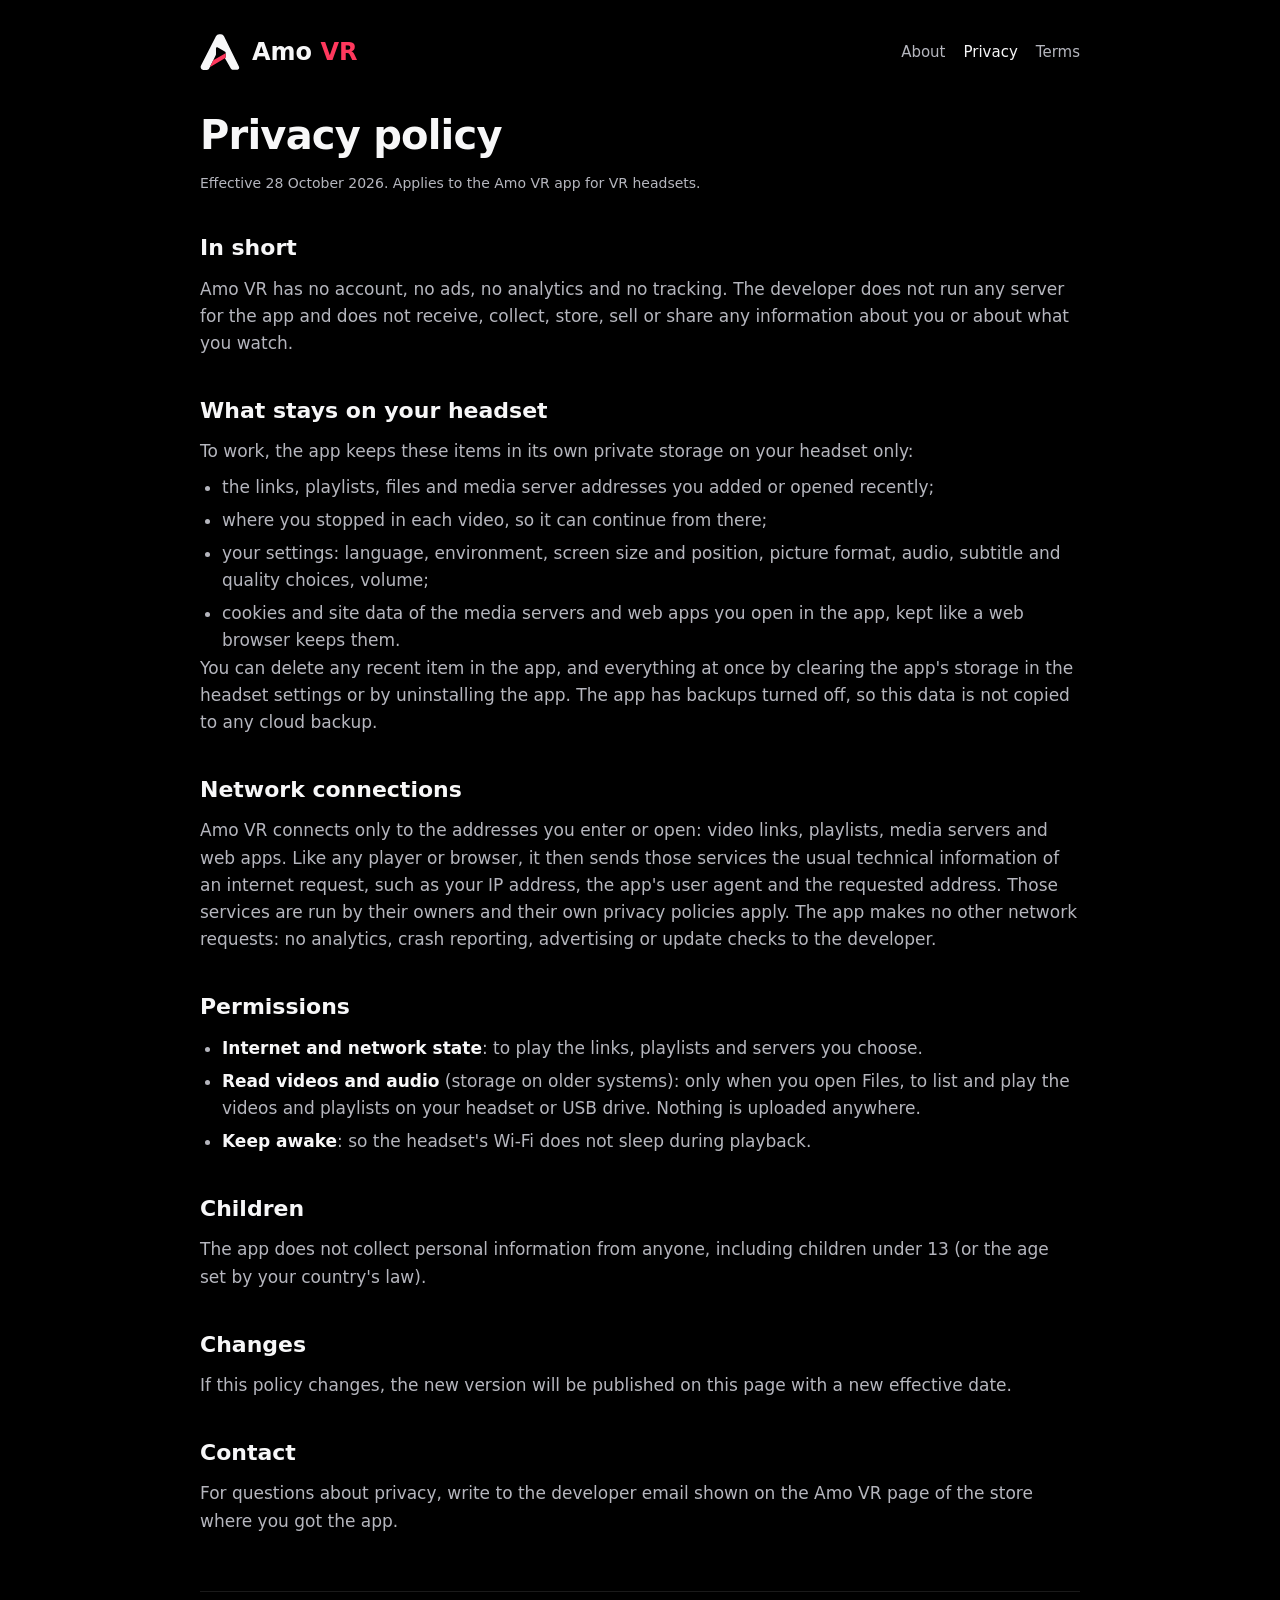
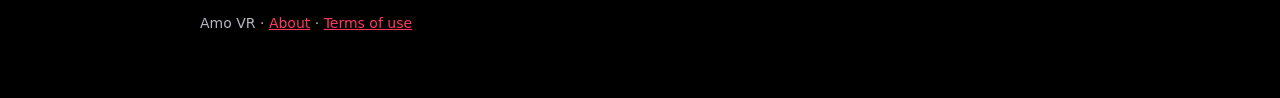
==== privacy.html @ 8492fe0f "Amo VR site: about, privacy policy, terms, store media" ====
<!DOCTYPE html>
<html lang="en">
<head>
<meta charset="utf-8">
<meta name="viewport" content="width=device-width, initial-scale=1">
<title>Amo VR privacy policy</title>
<link rel="icon" href="icon.png">
<link rel="stylesheet" href="style.css">
</head>
<body>
<header>
  <a class="brand" href="./"><svg viewBox="0 0 1254 1254"><path fill="#F7F7F8" d="M603 67C560 68 526 91 500 136L32 1054C16 1085 19 1116 34 1141C52 1172 84 1187 125 1188H215C250 1188 276 1170 291 1139L493 731C499 719 501 710 501 697V510C501 491 512 479 528 476C540 474 549 478 561 485L789 620C800 627 805 638 805 652V784C805 798 799 808 783 820L966 1147C982 1174 1009 1187 1042 1187H1155C1191 1187 1217 1169 1226 1139C1232 1120 1229 1100 1219 1081L752 137C729 91 696 70 660 68C640 67 622 67 603 67Z"/><path fill="#FF385D" d="M805 657V787C805 798 801 806 792 812L307 1103L416 886L788 675C798 669 805 663 805 657Z"/></svg><span>Amo <span>VR</span></span></a>
  <nav><a href="./">About</a><a href="privacy.html" aria-current="page">Privacy</a><a href="terms.html">Terms</a></nav>
</header>

<h1>Privacy policy</h1>
<p class="meta">Effective 28 October 2026. Applies to the Amo VR app for VR headsets.</p>

<h2>In short</h2>
<p>Amo VR has no account, no ads, no analytics and no tracking. The developer does not run any server for the app and does not receive, collect, store, sell or share any information about you or about what you watch.</p>

<h2>What stays on your headset</h2>
<p>To work, the app keeps these items in its own private storage on your headset only:</p>
<ul>
  <li>the links, playlists, files and media server addresses you added or opened recently;</li>
  <li>where you stopped in each video, so it can continue from there;</li>
  <li>your settings: language, environment, screen size and position, picture format, audio, subtitle and quality choices, volume;</li>
  <li>cookies and site data of the media servers and web apps you open in the app, kept like a web browser keeps them.</li>
</ul>
<p>You can delete any recent item in the app, and everything at once by clearing the app's storage in the headset settings or by uninstalling the app. The app has backups turned off, so this data is not copied to any cloud backup.</p>

<h2>Network connections</h2>
<p>Amo VR connects only to the addresses you enter or open: video links, playlists, media servers and web apps. Like any player or browser, it then sends those services the usual technical information of an internet request, such as your IP address, the app's user agent and the requested address. Those services are run by their owners and their own privacy policies apply. The app makes no other network requests: no analytics, crash reporting, advertising or update checks to the developer.</p>

<h2>Permissions</h2>
<ul>
  <li><strong>Internet and network state</strong>: to play the links, playlists and servers you choose.</li>
  <li><strong>Read videos and audio</strong> (storage on older systems): only when you open Files, to list and play the videos and playlists on your headset or USB drive. Nothing is uploaded anywhere.</li>
  <li><strong>Keep awake</strong>: so the headset's Wi-Fi does not sleep during playback.</li>
</ul>

<h2>Children</h2>
<p>The app does not collect personal information from anyone, including children under 13 (or the age set by your country's law).</p>

<h2>Changes</h2>
<p>If this policy changes, the new version will be published on this page with a new effective date.</p>

<h2>Contact</h2>
<p>For questions about privacy, write to the developer email shown on the Amo VR page of the store where you got the app.</p>

<footer>Amo VR · <a href="./">About</a> · <a href="terms.html">Terms of use</a></footer>
</body>
</html>
---- style.css ----
:root {
  --bg: #000; --s1: #0B0B0D; --s2: #141416; --accent: #FF385D;
  --text: #F7F7F8; --text-2: #B5B6BE; --border: rgba(255, 255, 255, 0.1);
}
* { box-sizing: border-box; margin: 0; padding: 0; }
html { background: var(--bg); }
body {
  max-width: 920px; margin: 0 auto; padding: 32px 20px 64px;
  color: var(--text); background: var(--bg);
  font: 17px/1.6 system-ui, -apple-system, "Segoe UI", Roboto, sans-serif;
}
a { color: var(--accent); }
header { display: flex; align-items: center; justify-content: space-between; gap: 16px; flex-wrap: wrap; margin-bottom: 40px; }
.brand { display: flex; align-items: center; gap: 12px; color: var(--text); text-decoration: none; font-size: 24px; font-weight: 800; }
.brand svg { width: 40px; height: 40px; }
.brand span span { color: var(--accent); }
nav { display: flex; gap: 18px; font-size: 15px; }
nav a { color: var(--text-2); text-decoration: none; }
nav a:hover, nav a[aria-current] { color: var(--text); }
h1 { font-size: 40px; line-height: 1.15; letter-spacing: -0.02em; margin-bottom: 14px; }
h2 { font-size: 22px; margin: 36px 0 10px; }
p, li { color: var(--text-2); }
p + p { margin-top: 12px; }
ul { padding-left: 22px; margin-top: 8px; }
li + li { margin-top: 6px; }
strong { color: var(--text); }
.lead { font-size: 20px; color: var(--text); max-width: 720px; }
.hero { width: 100%; height: auto; aspect-ratio: 16 / 9; object-fit: cover; border-radius: 16px; border: 1px solid var(--border); margin: 28px 0 8px; display: block; }
.cards { display: grid; grid-template-columns: repeat(auto-fit, minmax(240px, 1fr)); gap: 14px; margin-top: 28px; }
.card { background: var(--s2); border: 1px solid var(--border); border-radius: 14px; padding: 18px 20px; }
.card h3 { font-size: 18px; margin-bottom: 6px; }
.meta { font-size: 14px; color: var(--text-2); margin-top: 6px; }
footer { margin-top: 56px; padding-top: 20px; border-top: 1px solid var(--border); font-size: 14px; color: var(--text-2); }
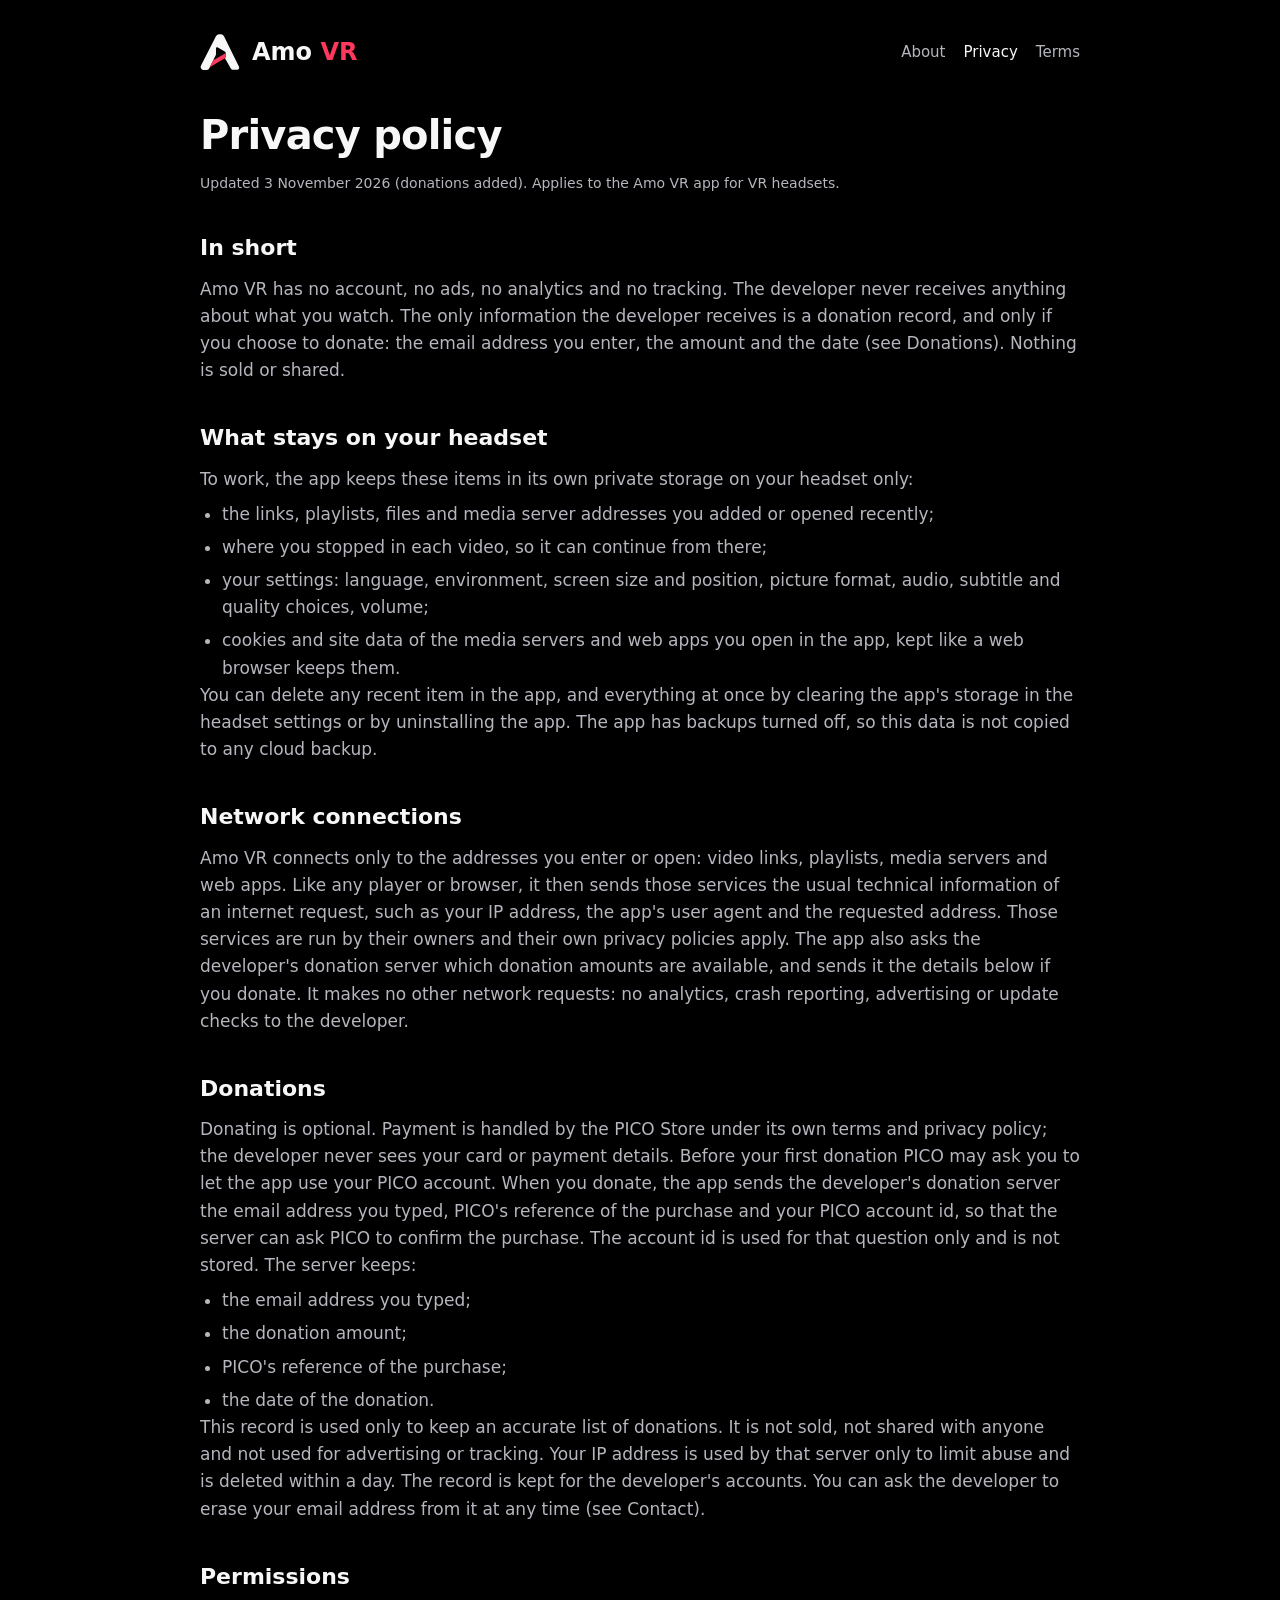
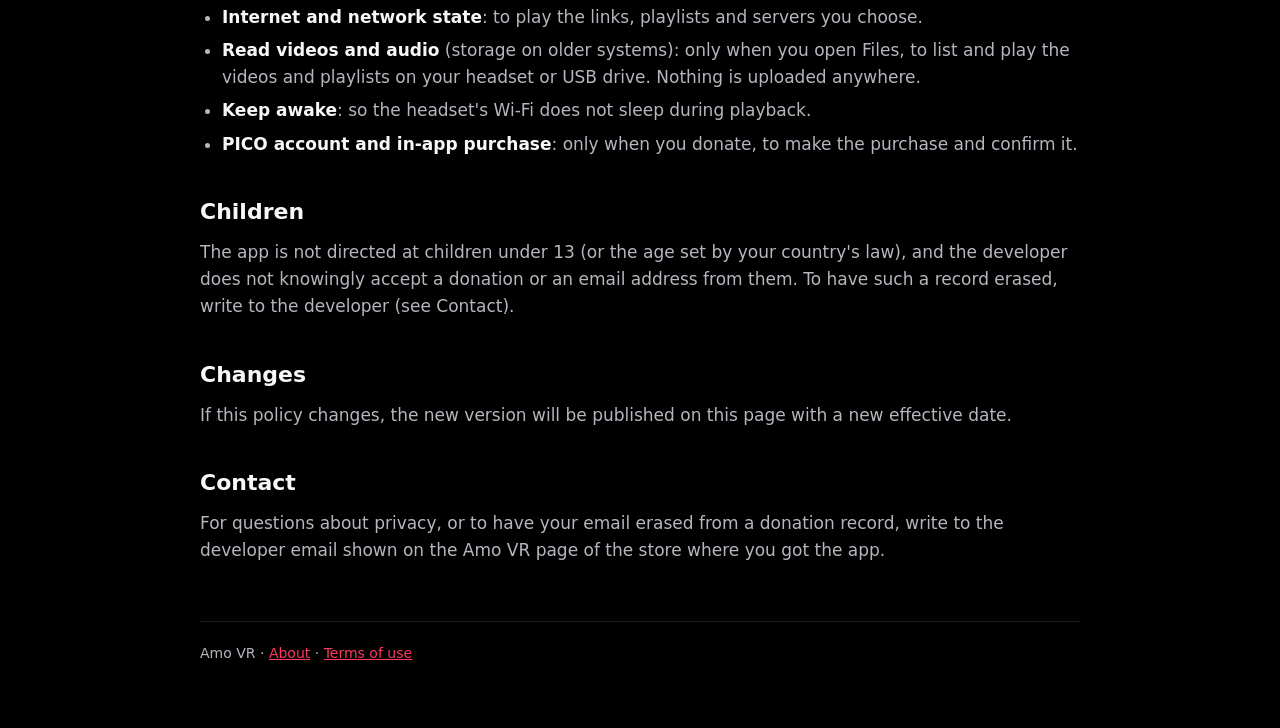
==== commit cded55e0: "Privacy and terms: optional donations through the PICO Store Co-Authored-By: Claude Opus 5.5 <norepl" ====
--- a/privacy.html
+++ b/privacy.html
@@ -14,10 +14,10 @@
 </header>
 
 <h1>Privacy policy</h1>
-<p class="meta">Effective 28 October 2026. Applies to the Amo VR app for VR headsets.</p>
+<p class="meta">Updated 3 November 2026 (donations added). Applies to the Amo VR app for VR headsets.</p>
 
 <h2>In short</h2>
-<p>Amo VR has no account, no ads, no analytics and no tracking. The developer does not run any server for the app and does not receive, collect, store, sell or share any information about you or about what you watch.</p>
+<p>Amo VR has no account, no ads, no analytics and no tracking. The developer never receives anything about what you watch. The only information the developer receives is a donation record, and only if you choose to donate: the email address you enter, the amount and the date (see Donations). Nothing is sold or shared.</p>
 
 <h2>What stays on your headset</h2>
 <p>To work, the app keeps these items in its own private storage on your headset only:</p>
@@ -30,23 +30,34 @@
 <p>You can delete any recent item in the app, and everything at once by clearing the app's storage in the headset settings or by uninstalling the app. The app has backups turned off, so this data is not copied to any cloud backup.</p>
 
 <h2>Network connections</h2>
-<p>Amo VR connects only to the addresses you enter or open: video links, playlists, media servers and web apps. Like any player or browser, it then sends those services the usual technical information of an internet request, such as your IP address, the app's user agent and the requested address. Those services are run by their owners and their own privacy policies apply. The app makes no other network requests: no analytics, crash reporting, advertising or update checks to the developer.</p>
+<p>Amo VR connects only to the addresses you enter or open: video links, playlists, media servers and web apps. Like any player or browser, it then sends those services the usual technical information of an internet request, such as your IP address, the app's user agent and the requested address. Those services are run by their owners and their own privacy policies apply. The app also asks the developer's donation server which donation amounts are available, and sends it the details below if you donate. It makes no other network requests: no analytics, crash reporting, advertising or update checks to the developer.</p>
+
+<h2>Donations</h2>
+<p>Donating is optional. Payment is handled by the PICO Store under its own terms and privacy policy; the developer never sees your card or payment details. Before your first donation PICO may ask you to let the app use your PICO account. When you donate, the app sends the developer's donation server the email address you typed, PICO's reference of the purchase and your PICO account id, so that the server can ask PICO to confirm the purchase. The account id is used for that question only and is not stored. The server keeps:</p>
+<ul>
+  <li>the email address you typed;</li>
+  <li>the donation amount;</li>
+  <li>PICO's reference of the purchase;</li>
+  <li>the date of the donation.</li>
+</ul>
+<p>This record is used only to keep an accurate list of donations. It is not sold, not shared with anyone and not used for advertising or tracking. Your IP address is used by that server only to limit abuse and is deleted within a day. The record is kept for the developer's accounts. You can ask the developer to erase your email address from it at any time (see Contact).</p>
 
 <h2>Permissions</h2>
 <ul>
   <li><strong>Internet and network state</strong>: to play the links, playlists and servers you choose.</li>
   <li><strong>Read videos and audio</strong> (storage on older systems): only when you open Files, to list and play the videos and playlists on your headset or USB drive. Nothing is uploaded anywhere.</li>
   <li><strong>Keep awake</strong>: so the headset's Wi-Fi does not sleep during playback.</li>
+  <li><strong>PICO account and in-app purchase</strong>: only when you donate, to make the purchase and confirm it.</li>
 </ul>
 
 <h2>Children</h2>
-<p>The app does not collect personal information from anyone, including children under 13 (or the age set by your country's law).</p>
+<p>The app is not directed at children under 13 (or the age set by your country's law), and the developer does not knowingly accept a donation or an email address from them. To have such a record erased, write to the developer (see Contact).</p>
 
 <h2>Changes</h2>
 <p>If this policy changes, the new version will be published on this page with a new effective date.</p>
 
 <h2>Contact</h2>
-<p>For questions about privacy, write to the developer email shown on the Amo VR page of the store where you got the app.</p>
+<p>For questions about privacy, or to have your email erased from a donation record, write to the developer email shown on the Amo VR page of the store where you got the app.</p>
 
 <footer>Amo VR · <a href="./">About</a> · <a href="terms.html">Terms of use</a></footer>
 </body>
